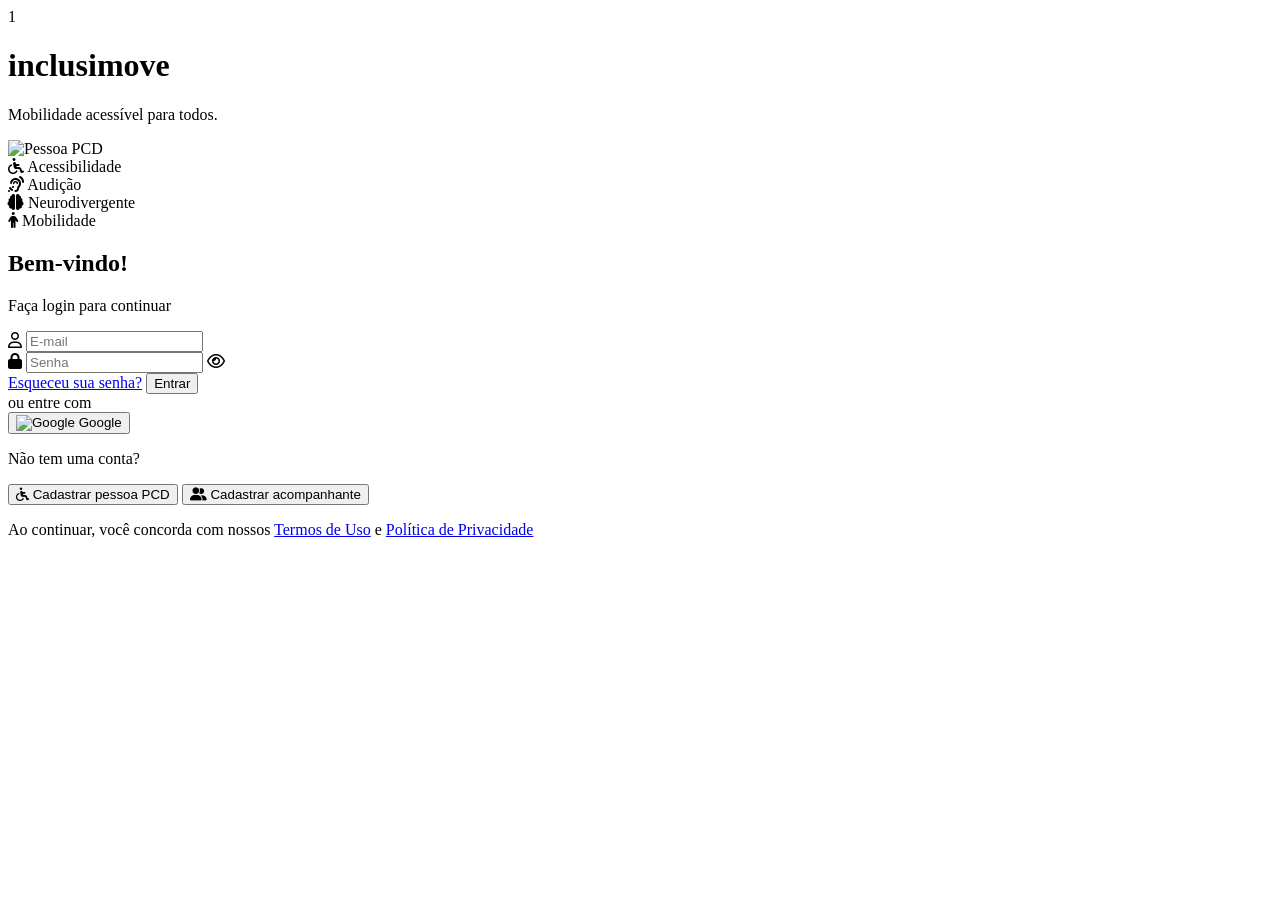
==== index.html @ 72b386b1 "Create index.html" ====
<!DOCTYPE html>
<html lang="pt-BR">
<head>
  <meta charset="UTF-8" />
  <meta name="viewport" content="width=device-width, initial-scale=1.0"/>
  <title>InclusiMove Login</title>

  <link rel="stylesheet" href="style.css" />

  <!-- Ícones -->
  <link
    rel="stylesheet"
    href="https://cdnjs.cloudflare.com/ajax/libs/font-awesome/6.5.1/css/all.min.css"
  />
</head>

<body>

  <div class="container">

    <!-- Lado esquerdo -->
    <div class="left">

      <div class="top-number">1</div>

      <div class="logo">
        <h1>inclusi<span>move</span></h1>
        <p>Mobilidade acessível para todos.</p>
      </div>

      <div class="image-box">
        <img
          src="https://cdn-icons-png.flaticon.com/512/4320/4320337.png"
          alt="Pessoa PCD"
        />
      </div>

      <div class="cards">

        <div class="card blue">
          <i class="fa-solid fa-wheelchair"></i>
          <span>Acessibilidade</span>
        </div>

        <div class="card yellow">
          <i class="fa-solid fa-ear-listen"></i>
          <span>Audição</span>
        </div>

        <div class="card red">
          <i class="fa-solid fa-brain"></i>
          <span>Neurodivergente</span>
        </div>

        <div class="card green">
          <i class="fa-solid fa-person"></i>
          <span>Mobilidade</span>
        </div>

      </div>

    </div>

    <!-- Lado direito -->
    <div class="right">

      <h2>Bem-vindo!</h2>
      <p class="subtitle">Faça login para continuar</p>

      <form id="loginForm">

        <div class="input-group">
          <i class="fa-regular fa-user"></i>
          <input type="email" placeholder="E-mail" required />
        </div>

        <div class="input-group">
          <i class="fa-solid fa-lock"></i>
          <input type="password" id="password" placeholder="Senha" required />

          <i class="fa-regular fa-eye toggle-password" id="togglePassword"></i>
        </div>

        <a href="#" class="forgot">Esqueceu sua senha?</a>

        <button type="submit" class="login-btn">
          Entrar
        </button>

      </form>

      <div class="divider">
        <span>ou entre com</span>
      </div>

      <button class="google-btn">
        <img
          src="https://cdn-icons-png.flaticon.com/512/300/300221.png"
          alt="Google"
        />
        Google
      </button>

      <p class="register-text">Não tem uma conta?</p>

      <div class="register-buttons">

        <button class="pcd-btn">
          <i class="fa-solid fa-wheelchair"></i>
          Cadastrar pessoa PCD
        </button>

        <button class="comp-btn">
          <i class="fa-solid fa-user-group"></i>
          Cadastrar acompanhante
        </button>

      </div>

      <p class="terms">
        Ao continuar, você concorda com nossos
        <a href="#">Termos de Uso</a> e
        <a href="#">Política de Privacidade</a>
      </p>

    </div>

  </div>

  <script src="script.js"></script>
</body>
</html>
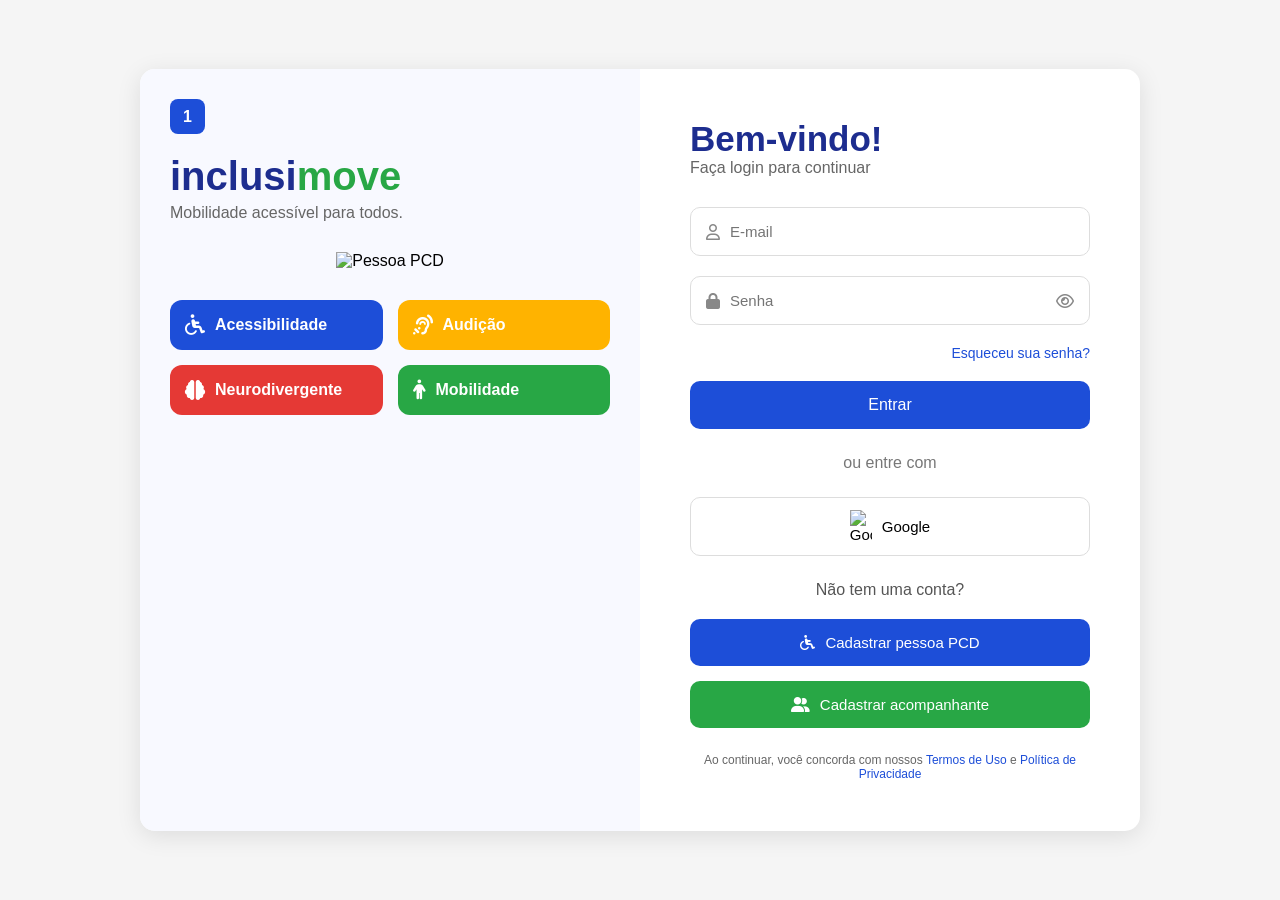
==== commit ef1e3f2d: "primeira loucura" ====
--- a/index.html
+++ b/index.html
@@ -5,7 +5,7 @@
   <meta name="viewport" content="width=device-width, initial-scale=1.0"/>
   <title>InclusiMove Login</title>
 
-  <link rel="stylesheet" href="style.css" />
+  <link rel="stylesheet" href="index.css" />
 
   <!-- Ícones -->
   <link
@@ -30,7 +30,7 @@
 
       <div class="image-box">
         <img
-          src="https://cdn-icons-png.flaticon.com/512/4320/4320337.png"
+          src="https://encrypted-tbn0.gstatic.com/images?q=tbn:ANd9GcQB3UkIo-CAOCYj0dKWkNUNvHyDIa3DSwmoMg&s"
           alt="Pessoa PCD"
         />
       </div>
@@ -127,6 +127,6 @@
 
   </div>
 
-  <script src="script.js"></script>
+  <script src="index.js"></script>
 </body>
 </html>
--- a/index.css
+++ b/index.css
@@ -0,0 +1,265 @@
+* {
+  margin: 0;
+  padding: 0;
+  box-sizing: border-box;
+  font-family: Arial, Helvetica, sans-serif;
+}
+
+body {
+  background: #f5f5f5;
+  min-height: 100vh;
+  display: flex;
+  justify-content: center;
+  align-items: center;
+}
+
+.container {
+  width: 1000px;
+  background: white;
+  border-radius: 15px;
+  overflow: hidden;
+  display: flex;
+  box-shadow: 0 5px 25px rgba(0,0,0,0.1);
+}
+
+/* LEFT */
+
+.left {
+  width: 50%;
+  background: #f8f9ff;
+  padding: 30px;
+  position: relative;
+}
+
+.top-number {
+  width: 35px;
+  height: 35px;
+  background: #1d4ed8;
+  color: white;
+  border-radius: 8px;
+  display: flex;
+  justify-content: center;
+  align-items: center;
+  font-weight: bold;
+  margin-bottom: 20px;
+}
+
+.logo h1 {
+  color: #1d2d8f;
+  font-size: 40px;
+}
+
+.logo span {
+  color: #28a745;
+}
+
+.logo p {
+  color: #666;
+  margin-top: 5px;
+}
+
+.image-box {
+  margin-top: 30px;
+  text-align: center;
+}
+
+.image-box img {
+  width: 260px;
+}
+
+.cards {
+  display: grid;
+  grid-template-columns: repeat(2, 1fr);
+  gap: 15px;
+  margin-top: 30px;
+}
+
+.card {
+  padding: 15px;
+  border-radius: 12px;
+  color: white;
+  display: flex;
+  align-items: center;
+  gap: 10px;
+  font-weight: bold;
+}
+
+.card i {
+  font-size: 20px;
+}
+
+.blue {
+  background: #1d4ed8;
+}
+
+.yellow {
+  background: #ffb300;
+}
+
+.red {
+  background: #e53935;
+}
+
+.green {
+  background: #28a745;
+}
+
+/* RIGHT */
+
+.right {
+  width: 50%;
+  padding: 50px;
+}
+
+.right h2 {
+  font-size: 35px;
+  color: #1d2d8f;
+}
+
+.subtitle {
+  color: #666;
+  margin-bottom: 30px;
+}
+
+.input-group {
+  width: 100%;
+  border: 1px solid #ddd;
+  border-radius: 10px;
+  display: flex;
+  align-items: center;
+  padding: 15px;
+  margin-bottom: 20px;
+  position: relative;
+}
+
+.input-group i {
+  color: #888;
+}
+
+.input-group input {
+  width: 100%;
+  border: none;
+  outline: none;
+  margin-left: 10px;
+  font-size: 15px;
+}
+
+.toggle-password {
+  cursor: pointer;
+}
+
+.forgot {
+  display: block;
+  text-align: right;
+  margin-bottom: 20px;
+  color: #1d4ed8;
+  text-decoration: none;
+  font-size: 14px;
+}
+
+.login-btn {
+  width: 100%;
+  padding: 15px;
+  border: none;
+  background: #1d4ed8;
+  color: white;
+  border-radius: 10px;
+  font-size: 16px;
+  cursor: pointer;
+  transition: 0.3s;
+}
+
+.login-btn:hover {
+  background: #163aa8;
+}
+
+.divider {
+  text-align: center;
+  margin: 25px 0;
+  color: #777;
+}
+
+.google-btn {
+  width: 100%;
+  border: 1px solid #ddd;
+  background: white;
+  padding: 12px;
+  border-radius: 10px;
+  cursor: pointer;
+  display: flex;
+  justify-content: center;
+  align-items: center;
+  gap: 10px;
+  font-size: 15px;
+}
+
+.google-btn img {
+  width: 22px;
+}
+
+.register-text {
+  margin-top: 25px;
+  text-align: center;
+  color: #555;
+}
+
+.register-buttons {
+  margin-top: 20px;
+  display: flex;
+  flex-direction: column;
+  gap: 15px;
+}
+
+.pcd-btn,
+.comp-btn {
+  padding: 15px;
+  border: none;
+  border-radius: 10px;
+  color: white;
+  font-size: 15px;
+  cursor: pointer;
+  display: flex;
+  justify-content: center;
+  align-items: center;
+  gap: 10px;
+}
+
+.pcd-btn {
+  background: #1d4ed8;
+}
+
+.comp-btn {
+  background: #28a745;
+}
+
+.terms {
+  margin-top: 25px;
+  font-size: 12px;
+  color: #666;
+  text-align: center;
+}
+
+.terms a {
+  color: #1d4ed8;
+  text-decoration: none;
+}
+
+/* RESPONSIVO */
+
+@media(max-width: 900px) {
+
+  .container {
+    flex-direction: column;
+    width: 95%;
+  }
+
+  .left,
+  .right {
+    width: 100%;
+  }
+
+  .right {
+    padding: 30px;
+  }
+
+}
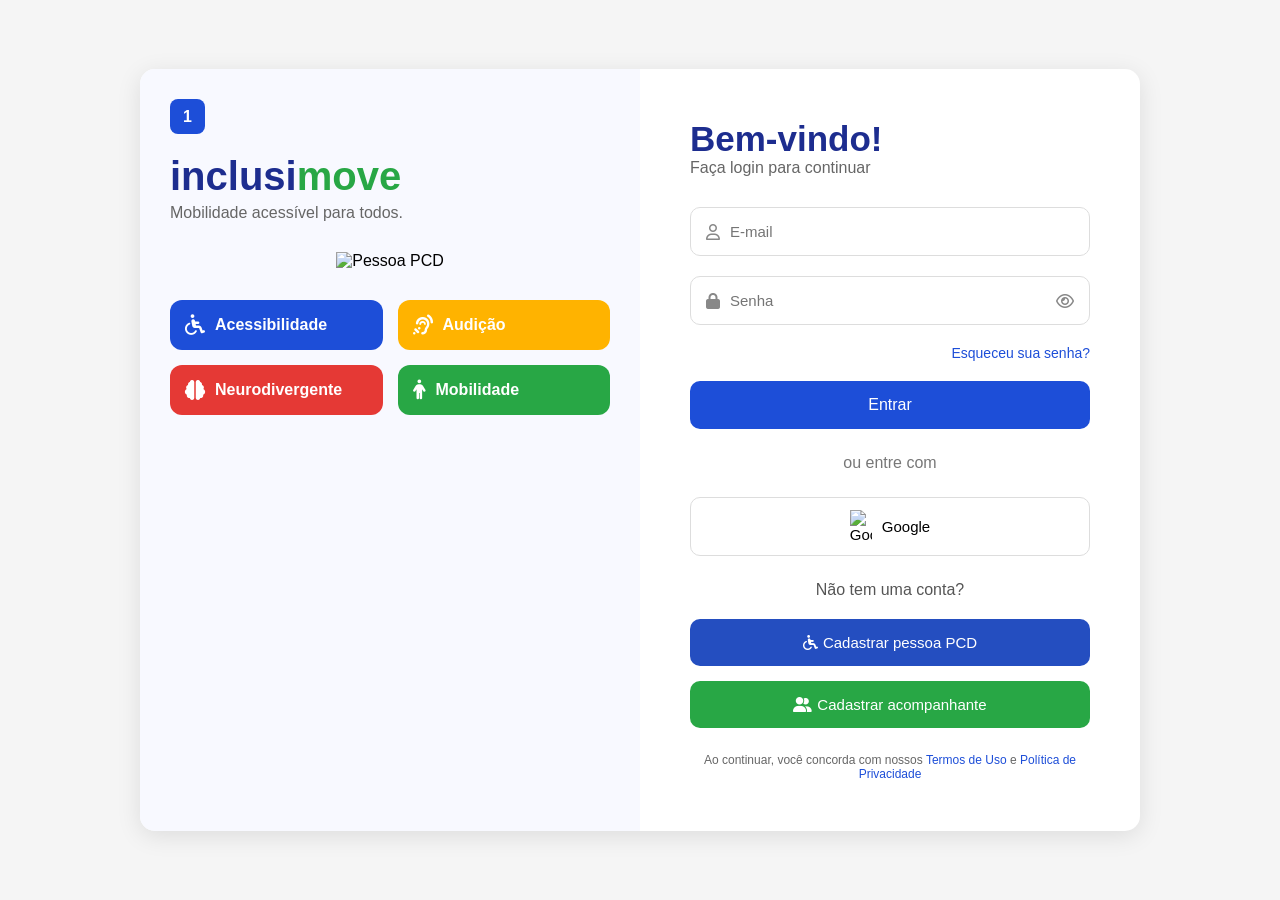
==== commit f87c6811: "alteraçao" ====
--- a/index.html
+++ b/index.html
@@ -107,20 +107,24 @@
 
         <button class="pcd-btn">
           <i class="fa-solid fa-wheelchair"></i>
+          <a class="c" href="cadastro.html">
           Cadastrar pessoa PCD
+          </a>
         </button>
 
         <button class="comp-btn">
           <i class="fa-solid fa-user-group"></i>
+          <a class="c" href="cadastro.html">
           Cadastrar acompanhante
+         </a>
         </button>
 
       </div>
 
       <p class="terms">
         Ao continuar, você concorda com nossos
-        <a href="#">Termos de Uso</a> e
-        <a href="#">Política de Privacidade</a>
+        <a class="ca" href="#">Termos de Uso</a> e
+        <a  class="ca" href="#">Política de Privacidade</a>
       </p>
 
     </div>
--- a/index.css
+++ b/index.css
@@ -215,17 +215,17 @@
   padding: 15px;
   border: none;
   border-radius: 10px;
-  color: white;
+  color: rgb(255, 255, 255);
   font-size: 15px;
   cursor: pointer;
   display: flex;
   justify-content: center;
   align-items: center;
-  gap: 10px;
+  gap: 5px;
 }
 
 .pcd-btn {
-  background: #1d4ed8;
+  background: #244ec0;
 }
 
 .comp-btn {
@@ -239,9 +239,13 @@
   text-align: center;
 }
 
-.terms a {
+.ca  {
   color: #1d4ed8;
   text-decoration: none;
+}
+.c{
+  text-decoration: none;
+  color: #ffffff;
 }
 
 /* RESPONSIVO */
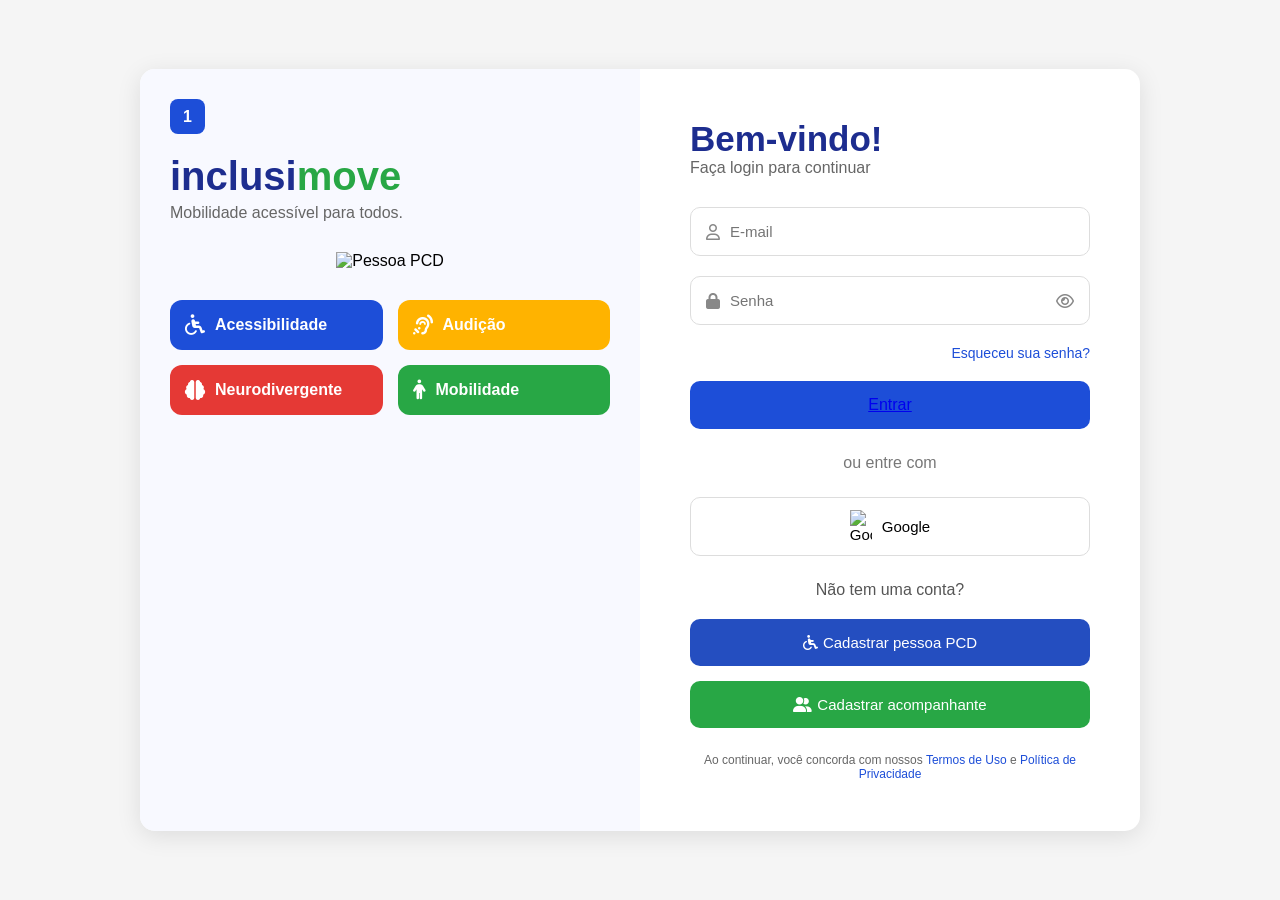
==== commit 0687196c: "alteração" ====
--- a/index.html
+++ b/index.html
@@ -83,8 +83,9 @@
 
         <a href="#" class="forgot">Esqueceu sua senha?</a>
 
-        <button type="submit" class="login-btn">
+        <button type="submit" class="login-btn"><a href="homepage.html">
           Entrar
+          </a>
         </button>
 
       </form>
